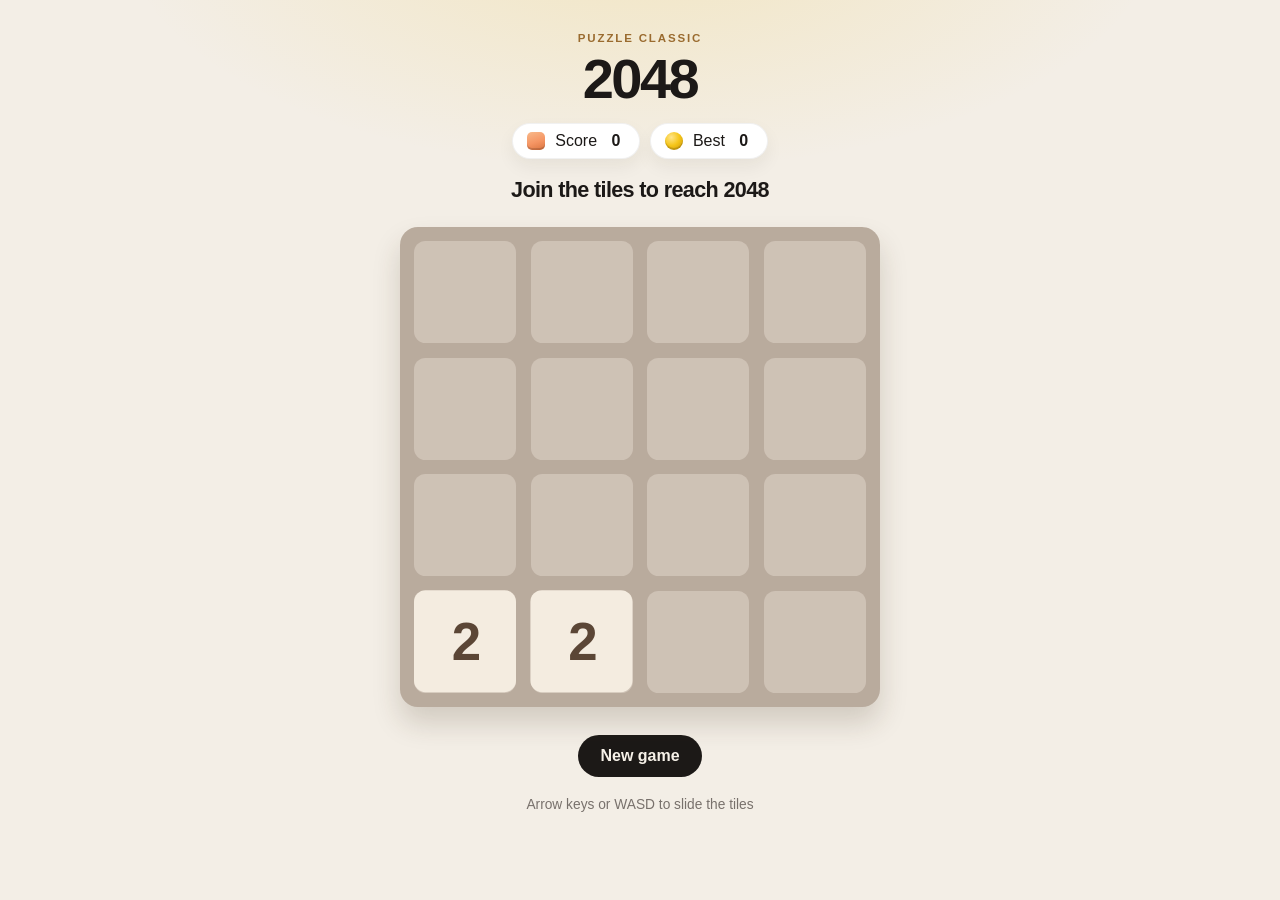
==== 2048/index.html @ b060aaec "Keep score in 2048 and remember the best." ====
<!DOCTYPE html>
<html lang="en">
  <head>
    <meta charset="UTF-8">
    <meta name="viewport" content="width=device-width, initial-scale=1">
    <title>2048</title>
    <link rel="stylesheet" href="styles.css">
  </head>
  <body>
    <main class="app">
      <header class="top">
        <p class="kicker">Puzzle classic</p>
        <h1>2048</h1>
        <div class="scores">
          <div class="score">
            <span class="chip square"></span>
            <span>Score</span>
            <span class="tally" id="score">0</span>
          </div>
          <div class="score">
            <span class="chip crown"></span>
            <span>Best</span>
            <span class="tally" id="best">0</span>
          </div>
        </div>
        <p class="status" id="status" role="status"></p>
      </header>

      <div class="board" id="board" role="img" aria-label="2048 board">
        <div class="cells" id="cells" aria-hidden="true"></div>
        <div class="tiles" id="tiles" aria-hidden="true"></div>
      </div>

      <div class="actions">
        <button class="restart" id="restart" type="button">New game</button>
      </div>

      <p class="help">Arrow keys or WASD to slide the tiles</p>
    </main>
    <script src="game.js"></script>
    <script src="main.js"></script>
  </body>
</html>
---- 2048/styles.css ----
*,
*::before,
*::after {
  box-sizing: border-box;
}

body {
  margin: 0;
  min-height: 100vh;
  color: #1c1917;
  font-family: "Avenir Next", "Segoe UI", sans-serif;
  background:
    radial-gradient(900px 420px at 50% -8%, rgba(237, 194, 46, 0.2), transparent 58%),
    #f3eee6;
}

button {
  font: inherit;
}

.app {
  width: min(480px, calc(100% - 32px));
  margin: 0 auto;
  padding: 32px 0 48px;
}

.top {
  text-align: center;
}

.kicker {
  margin: 0 0 8px;
  color: #9a6b2f;
  font-size: 0.72rem;
  font-weight: 700;
  letter-spacing: 0.16em;
  text-transform: uppercase;
}

h1 {
  margin: 0;
  font-size: clamp(2.5rem, 6vw, 3.5rem);
  font-weight: 750;
  letter-spacing: -0.045em;
  line-height: 0.95;
}

.scores {
  display: flex;
  justify-content: center;
  gap: 10px;
  margin-top: 18px;
}

.score {
  display: flex;
  align-items: center;
  gap: 10px;
  padding: 8px 14px;
  border: 1px solid rgba(28, 25, 23, 0.06);
  border-radius: 999px;
  background: #fff;
  box-shadow: 0 8px 18px rgba(40, 30, 10, 0.06);
}

.tally {
  min-width: 2ch;
  font-variant-numeric: tabular-nums;
  font-weight: 750;
}

.chip {
  width: 18px;
  height: 18px;
  border-radius: 50%;
  box-shadow: inset 0 -2px 0 rgba(0, 0, 0, 0.15);
}

.chip.square {
  border-radius: 5px;
  background: linear-gradient(160deg, #f8b98a, #f59563 55%, #d9733f);
}

.chip.crown {
  background: radial-gradient(circle at 35% 30%, #ffe58a, #f5c518 48%, #c49008);
}

.status {
  min-height: 1.4em;
  margin: 18px 0 0;
  font-size: 1.35rem;
  font-weight: 650;
  letter-spacing: -0.03em;
}

/* Sizes inside the board use cqw (1% of the board's width): a 3cqw gap around
   and between four 21.25cqw cells. */
.board {
  position: relative;
  width: min(100%, max(280px, 100svh - 300px));
  aspect-ratio: 1;
  margin: 20px auto 0;
  border-radius: 18px;
  background: #b9ab9d;
  box-shadow: 0 16px 28px rgba(60, 45, 20, 0.18);
  container-type: inline-size;
  touch-action: none;
}

.cells,
.tiles {
  position: absolute;
  inset: 3cqw;
}

.cells {
  display: grid;
  grid-template-columns: repeat(4, 1fr);
  gap: 3cqw;
}

.cell {
  border-radius: 2.4cqw;
  background: rgba(238, 228, 218, 0.4);
}

/* --x and --y are the tile's column and row. */
.tile {
  position: absolute;
  top: 0;
  left: 0;
  display: grid;
  place-items: center;
  width: 21.25cqw;
  height: 21.25cqw;
  border-radius: 2.4cqw;
  transform: translate(calc(var(--x) * 24.25cqw), calc(var(--y) * 24.25cqw));
  background: #f4ece0;
  color: #5b4636;
  font-size: 11cqw;
  font-weight: 800;
  letter-spacing: -0.04em;
  font-variant-numeric: tabular-nums;
}

.tile[data-digits="3"] { font-size: 9cqw; }
.tile[data-digits="4"] { font-size: 6.8cqw; }
.tile[data-digits="5"] { font-size: 5.4cqw; }

.tile[data-value="4"] { background: #efdfc4; }
.tile[data-value="8"] { background: #f3b27a; color: #fff; }
.tile[data-value="16"] { background: #f59563; color: #fff; }
.tile[data-value="32"] { background: #f67c5f; color: #fff; }
.tile[data-value="64"] { background: #ef5b3b; color: #fff; }
.tile[data-value="128"] { background: #edcf72; color: #fff; box-shadow: 0 0 18px rgba(237, 194, 46, 0.25); }
.tile[data-value="256"] { background: #edcc61; color: #fff; box-shadow: 0 0 20px rgba(237, 194, 46, 0.32); }
.tile[data-value="512"] { background: #edc850; color: #fff; box-shadow: 0 0 22px rgba(237, 194, 46, 0.4); }
.tile[data-value="1024"] { background: #edc53f; color: #fff; box-shadow: 0 0 24px rgba(237, 194, 46, 0.48); }
.tile[data-value="2048"] { background: #edc22e; color: #fff; box-shadow: 0 0 28px rgba(237, 194, 46, 0.6); }
.tile.is-super { background: #3c3a32; color: #fff; }

.actions {
  display: flex;
  flex-wrap: wrap;
  justify-content: center;
  gap: 10px;
  margin-top: 28px;
}

.restart {
  display: block;
  margin: 0;
  padding: 12px 22px;
  border: 0;
  border-radius: 999px;
  background: #1c1917;
  color: #f6f1e8;
  font-weight: 650;
  cursor: pointer;
}

.restart:hover {
  background: #292524;
}

.restart:focus-visible {
  outline: 3px solid #1c1917;
  outline-offset: 3px;
}

.help {
  margin: 20px 0 0;
  color: #78716c;
  font-size: 0.86rem;
  text-align: center;
}
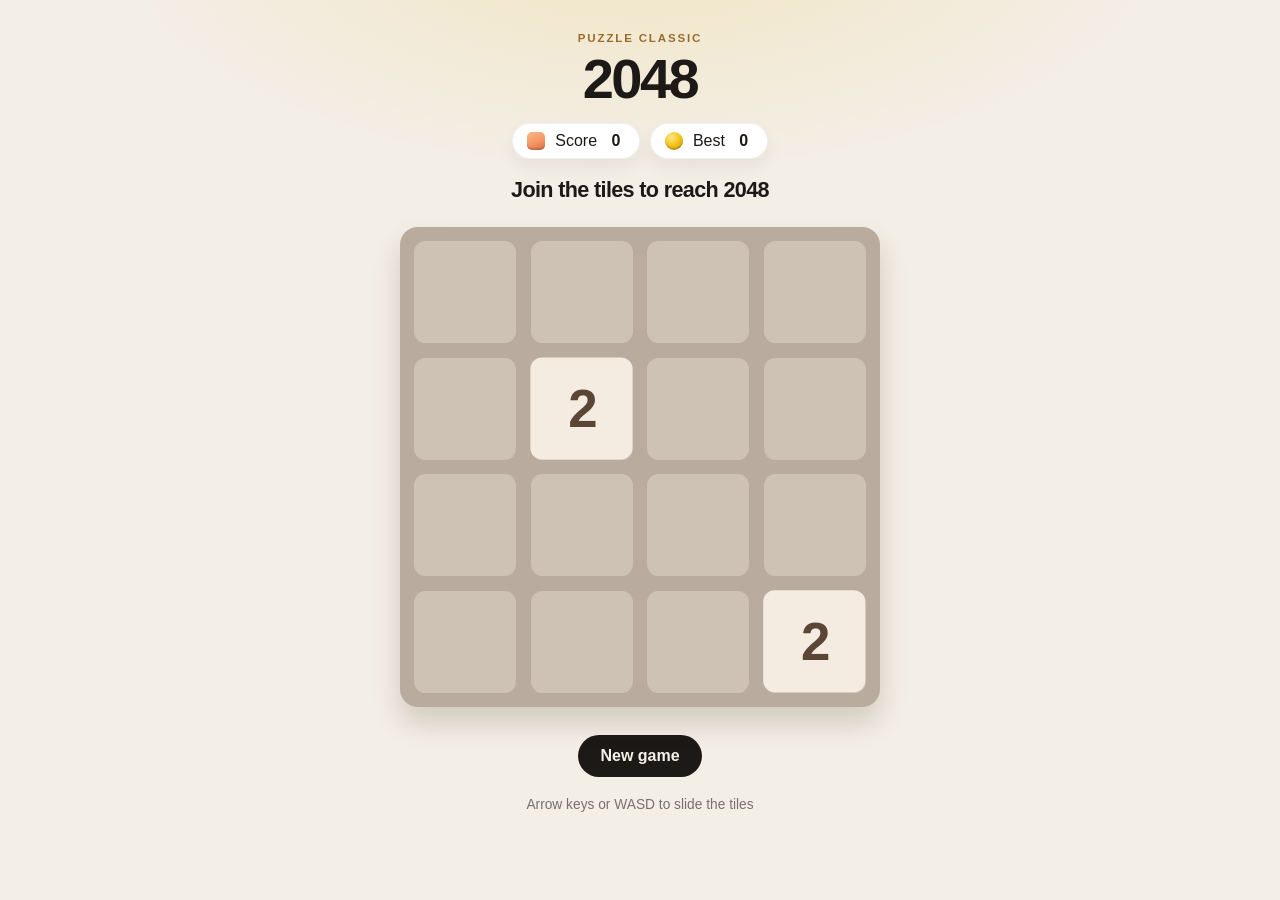
==== commit 5c538ffe: "Celebrate reaching 2048 and show when no moves are left." ====
--- a/2048/index.html
+++ b/2048/index.html
@@ -29,6 +29,13 @@
       <div class="board" id="board" role="img" aria-label="2048 board">
         <div class="cells" id="cells" aria-hidden="true"></div>
         <div class="tiles" id="tiles" aria-hidden="true"></div>
+        <div class="overlay" id="overlay" hidden>
+          <p class="overlay-title" id="overlay-title"></p>
+          <div class="overlay-actions">
+            <button class="secondary" id="keep-going" type="button">Keep going</button>
+            <button class="restart" id="try-again" type="button">New game</button>
+          </div>
+        </div>
       </div>
 
       <div class="actions">
--- a/2048/styles.css
+++ b/2048/styles.css
@@ -159,6 +159,44 @@
 .tile[data-value="2048"] { background: #edc22e; color: #fff; box-shadow: 0 0 28px rgba(237, 194, 46, 0.6); }
 .tile.is-super { background: #3c3a32; color: #fff; }
 
+.overlay {
+  position: absolute;
+  inset: 0;
+  display: grid;
+  place-content: center;
+  gap: 18px;
+  border-radius: 18px;
+  background: rgba(243, 238, 230, 0.78);
+  backdrop-filter: blur(2px);
+  text-align: center;
+  animation: fade-in 260ms ease-out;
+}
+
+.overlay[hidden] {
+  display: none;
+}
+
+.overlay.is-won {
+  background: rgba(237, 194, 46, 0.55);
+}
+
+.overlay-title {
+  margin: 0;
+  font-size: 9cqw;
+  font-weight: 800;
+  letter-spacing: -0.04em;
+}
+
+.overlay-actions {
+  display: flex;
+  justify-content: center;
+  gap: 10px;
+}
+
+@keyframes fade-in {
+  from { opacity: 0; }
+}
+
 .actions {
   display: flex;
   flex-wrap: wrap;
@@ -183,7 +221,28 @@
   background: #292524;
 }
 
-.restart:focus-visible {
+.secondary {
+  display: block;
+  margin: 0;
+  padding: 12px 22px;
+  border: 1px solid rgba(28, 25, 23, 0.16);
+  border-radius: 999px;
+  background: rgba(255, 255, 255, 0.6);
+  color: #1c1917;
+  font-weight: 650;
+  cursor: pointer;
+}
+
+.secondary:hover {
+  background: #fff;
+}
+
+.secondary[hidden] {
+  display: none;
+}
+
+.restart:focus-visible,
+.secondary:focus-visible {
   outline: 3px solid #1c1917;
   outline-offset: 3px;
 }
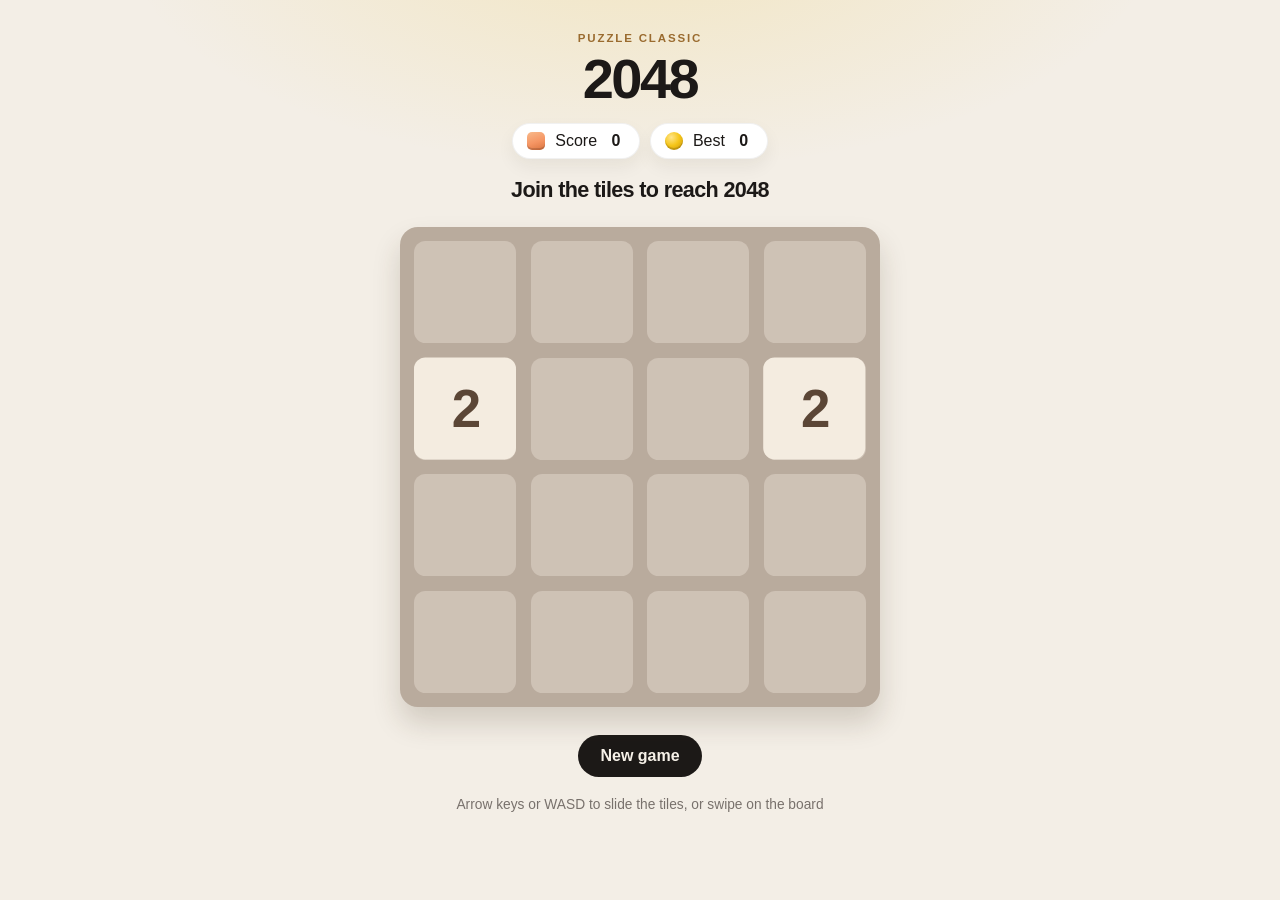
==== commit 95bd13c4: "Swipe or drag on the 2048 board to slide the tiles." ====
--- a/2048/index.html
+++ b/2048/index.html
@@ -42,7 +42,7 @@
         <button class="restart" id="restart" type="button">New game</button>
       </div>
 
-      <p class="help">Arrow keys or WASD to slide the tiles</p>
+      <p class="help" id="help">Arrow keys or WASD to slide the tiles, or swipe on the board</p>
     </main>
     <script src="game.js"></script>
     <script src="main.js"></script>
--- a/2048/styles.css
+++ b/2048/styles.css
@@ -53,6 +53,7 @@
 }
 
 .score {
+  position: relative;
   display: flex;
   align-items: center;
   gap: 10px;
@@ -61,6 +62,39 @@
   border-radius: 999px;
   background: #fff;
   box-shadow: 0 8px 18px rgba(40, 30, 10, 0.06);
+}
+
+.bump {
+  position: absolute;
+  right: 12px;
+  bottom: 70%;
+  color: #e8743f;
+  font-weight: 800;
+  pointer-events: none;
+  animation: bump 650ms ease-out forwards;
+}
+
+@keyframes bump {
+  from {
+    opacity: 1;
+    translate: 0 0;
+  }
+  to {
+    opacity: 0;
+    translate: 0 -22px;
+  }
+}
+
+@media (prefers-reduced-motion: reduce) {
+  .bump {
+    animation-name: fade-out;
+  }
+}
+
+@keyframes fade-out {
+  to {
+    opacity: 0;
+  }
 }
 
 .tally {
@@ -105,6 +139,8 @@
   box-shadow: 0 16px 28px rgba(60, 45, 20, 0.18);
   container-type: inline-size;
   touch-action: none;
+  user-select: none;
+  -webkit-user-select: none;
 }
 
 .cells,
@@ -134,7 +170,8 @@
   width: 21.25cqw;
   height: 21.25cqw;
   border-radius: 2.4cqw;
-  transform: translate(calc(var(--x) * 24.25cqw), calc(var(--y) * 24.25cqw));
+  translate: calc(var(--x) * 24.25cqw) calc(var(--y) * 24.25cqw);
+  transition: translate 110ms ease-in-out;
   background: #f4ece0;
   color: #5b4636;
   font-size: 11cqw;
@@ -247,6 +284,41 @@
   outline-offset: 3px;
 }
 
+/* Tiles are positioned with `translate`, which applies after `scale`, so a tile
+   grows around its own center instead of drifting away from its cell. */
+.tile.is-new {
+  animation: appear 180ms ease-out;
+}
+
+.tile.is-merged {
+  z-index: 1;
+  animation: pop 200ms ease-out;
+}
+
+@keyframes appear {
+  from {
+    opacity: 0;
+    scale: 0.2;
+  }
+}
+
+@keyframes pop {
+  45% {
+    scale: 1.18;
+  }
+}
+
+@media (prefers-reduced-motion: reduce) {
+  .tile {
+    transition: none;
+  }
+
+  .tile.is-new,
+  .tile.is-merged {
+    animation: none;
+  }
+}
+
 .help {
   margin: 20px 0 0;
   color: #78716c;
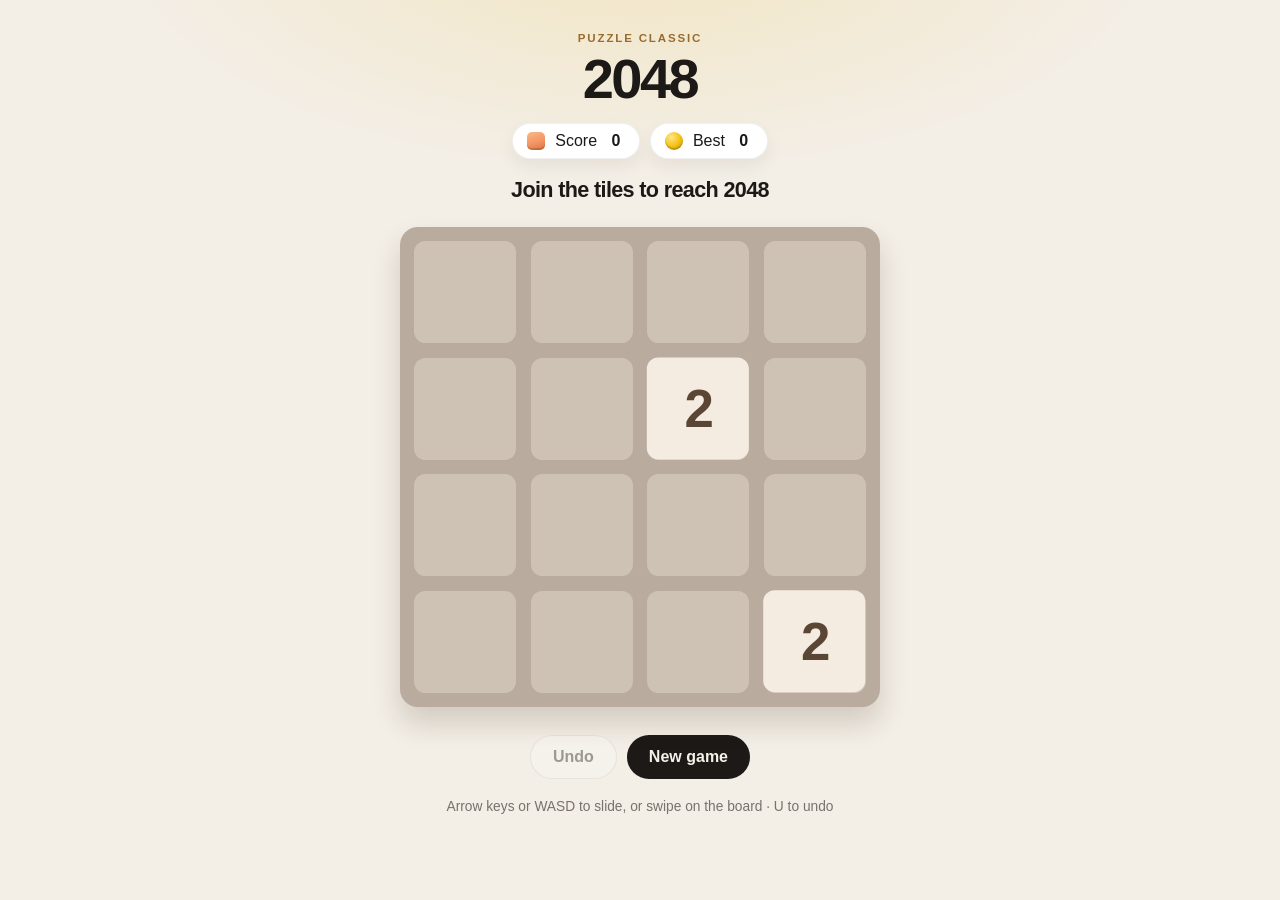
==== commit b69b09cd: "Undo moves in 2048." ====
--- a/2048/index.html
+++ b/2048/index.html
@@ -39,10 +39,11 @@
       </div>
 
       <div class="actions">
+        <button class="secondary" id="undo" type="button">Undo</button>
         <button class="restart" id="restart" type="button">New game</button>
       </div>
 
-      <p class="help" id="help">Arrow keys or WASD to slide the tiles, or swipe on the board</p>
+      <p class="help" id="help">Arrow keys or WASD to slide, or swipe on the board · U to undo</p>
     </main>
     <script src="game.js"></script>
     <script src="main.js"></script>
--- a/2048/styles.css
+++ b/2048/styles.css
@@ -278,6 +278,15 @@
   display: none;
 }
 
+.secondary:disabled {
+  opacity: 0.4;
+  cursor: not-allowed;
+}
+
+.secondary:disabled:hover {
+  background: rgba(255, 255, 255, 0.6);
+}
+
 .restart:focus-visible,
 .secondary:focus-visible {
   outline: 3px solid #1c1917;
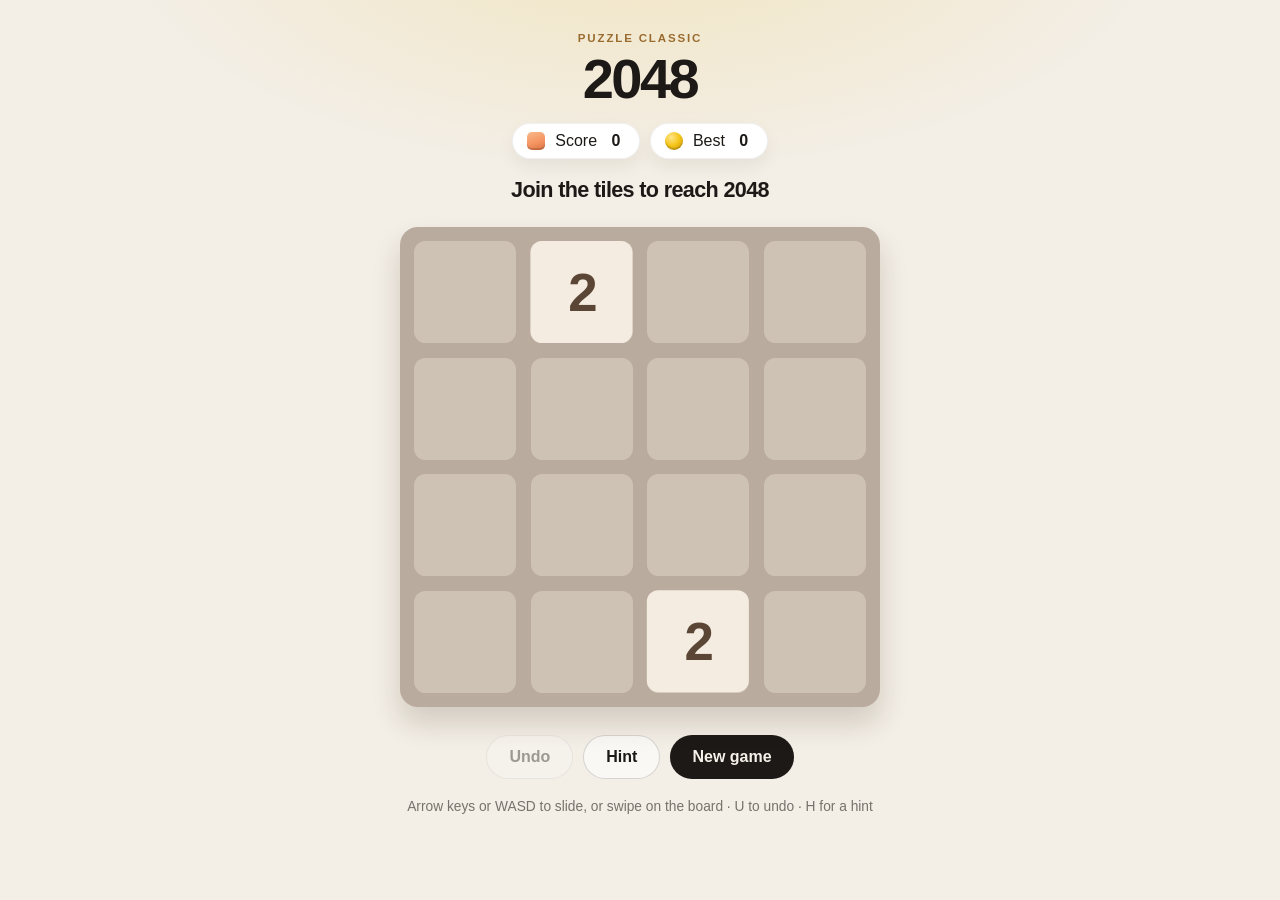
==== commit 23b62d12: "Show a hint arrow for the computer's best 2048 move." ====
--- a/2048/index.html
+++ b/2048/index.html
@@ -29,6 +29,7 @@
       <div class="board" id="board" role="img" aria-label="2048 board">
         <div class="cells" id="cells" aria-hidden="true"></div>
         <div class="tiles" id="tiles" aria-hidden="true"></div>
+        <div class="hint" id="hint-arrow" aria-hidden="true"><span class="hint-badge"></span></div>
         <div class="overlay" id="overlay" hidden>
           <p class="overlay-title" id="overlay-title"></p>
           <div class="overlay-actions">
@@ -40,12 +41,14 @@
 
       <div class="actions">
         <button class="secondary" id="undo" type="button">Undo</button>
+        <button class="secondary" id="hint" type="button">Hint</button>
         <button class="restart" id="restart" type="button">New game</button>
       </div>
 
-      <p class="help" id="help">Arrow keys or WASD to slide, or swipe on the board · U to undo</p>
+      <p class="help" id="help">Arrow keys or WASD to slide, or swipe on the board · U to undo · H for a hint</p>
     </main>
     <script src="game.js"></script>
+    <script src="ai.js"></script>
     <script src="main.js"></script>
   </body>
 </html>
--- a/2048/styles.css
+++ b/2048/styles.css
@@ -196,6 +196,60 @@
 .tile[data-value="2048"] { background: #edc22e; color: #fff; box-shadow: 0 0 28px rgba(237, 194, 46, 0.6); }
 .tile.is-super { background: #3c3a32; color: #fff; }
 
+.hint {
+  position: absolute;
+  inset: 0;
+  z-index: 2;
+  display: grid;
+  place-items: center;
+  pointer-events: none;
+  opacity: 0;
+}
+
+.hint-badge {
+  display: grid;
+  place-items: center;
+  width: 30cqw;
+  height: 30cqw;
+  border-radius: 50%;
+  background: rgba(255, 255, 255, 0.88);
+  box-shadow: 0 10px 30px rgba(40, 30, 10, 0.25);
+  color: #1c1917;
+  font-size: 18cqw;
+  font-weight: 800;
+  line-height: 1;
+}
+
+.hint.is-showing {
+  animation: hint 1300ms ease-in-out;
+}
+
+/* --dx and --dy point the nudge the way the hint says to slide. */
+@keyframes hint {
+  0% {
+    opacity: 0;
+    translate: 0 0;
+  }
+  20%,
+  70% {
+    opacity: 1;
+  }
+  45% {
+    translate: calc(var(--dx) * 5cqw) calc(var(--dy) * 5cqw);
+  }
+  100% {
+    opacity: 0;
+    translate: 0 0;
+  }
+}
+
+@keyframes hint-still {
+  20%,
+  70% {
+    opacity: 1;
+  }
+}
+
 .overlay {
   position: absolute;
   inset: 0;
@@ -326,6 +380,10 @@
   .tile.is-merged {
     animation: none;
   }
+
+  .hint.is-showing {
+    animation-name: hint-still;
+  }
 }
 
 .help {
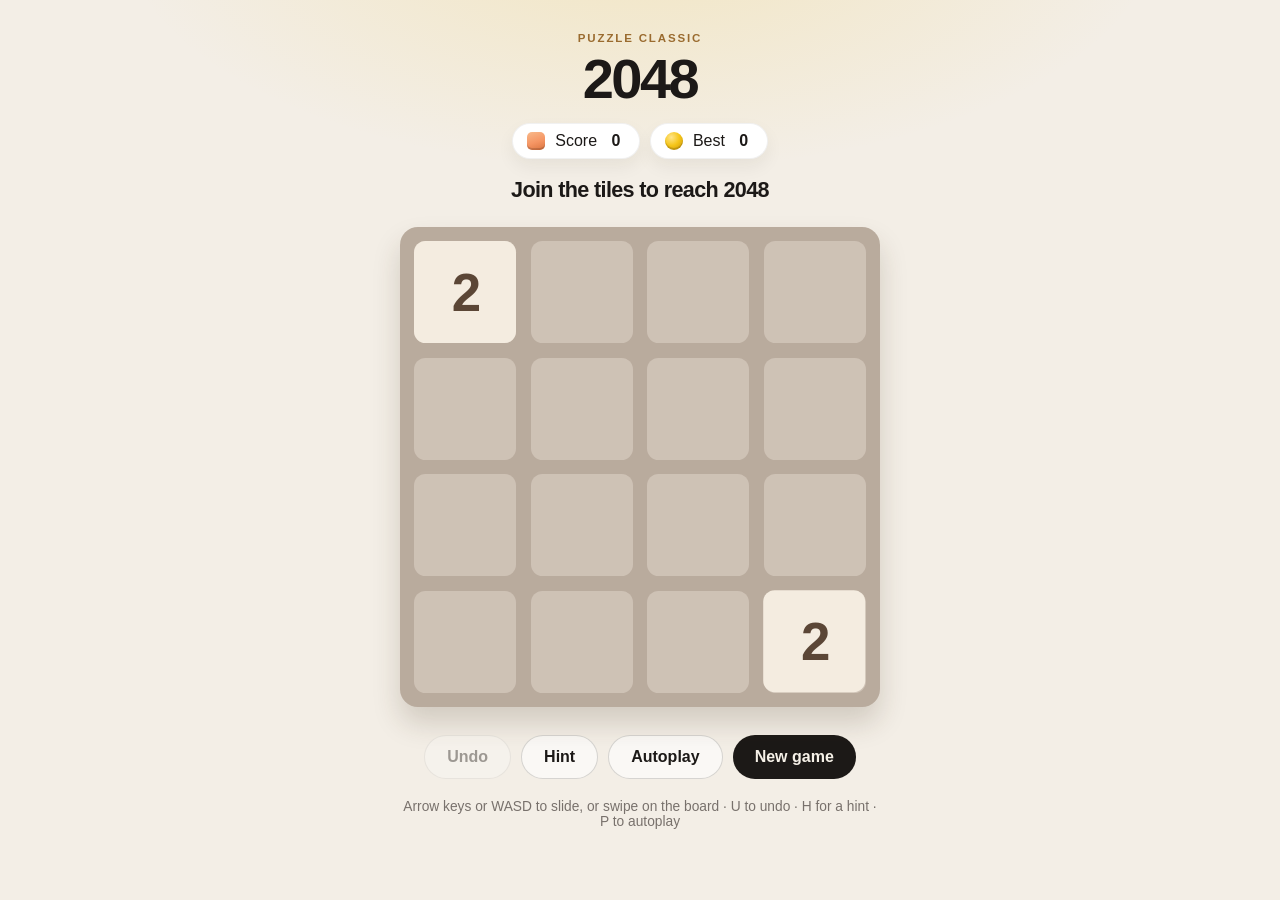
==== commit 593fdd5d: "Let the computer autoplay 2048." ====
--- a/2048/index.html
+++ b/2048/index.html
@@ -42,10 +42,11 @@
       <div class="actions">
         <button class="secondary" id="undo" type="button">Undo</button>
         <button class="secondary" id="hint" type="button">Hint</button>
+        <button class="secondary" id="auto" type="button" aria-pressed="false">Autoplay</button>
         <button class="restart" id="restart" type="button">New game</button>
       </div>
 
-      <p class="help" id="help">Arrow keys or WASD to slide, or swipe on the board · U to undo · H for a hint</p>
+      <p class="help" id="help">Arrow keys or WASD to slide, or swipe on the board · U to undo · H for a hint · P to autoplay</p>
     </main>
     <script src="game.js"></script>
     <script src="ai.js"></script>
--- a/2048/styles.css
+++ b/2048/styles.css
@@ -328,6 +328,12 @@
   background: #fff;
 }
 
+.secondary[aria-pressed="true"] {
+  border-color: #e8784f;
+  background: #e8784f;
+  color: #fff;
+}
+
 .secondary[hidden] {
   display: none;
 }
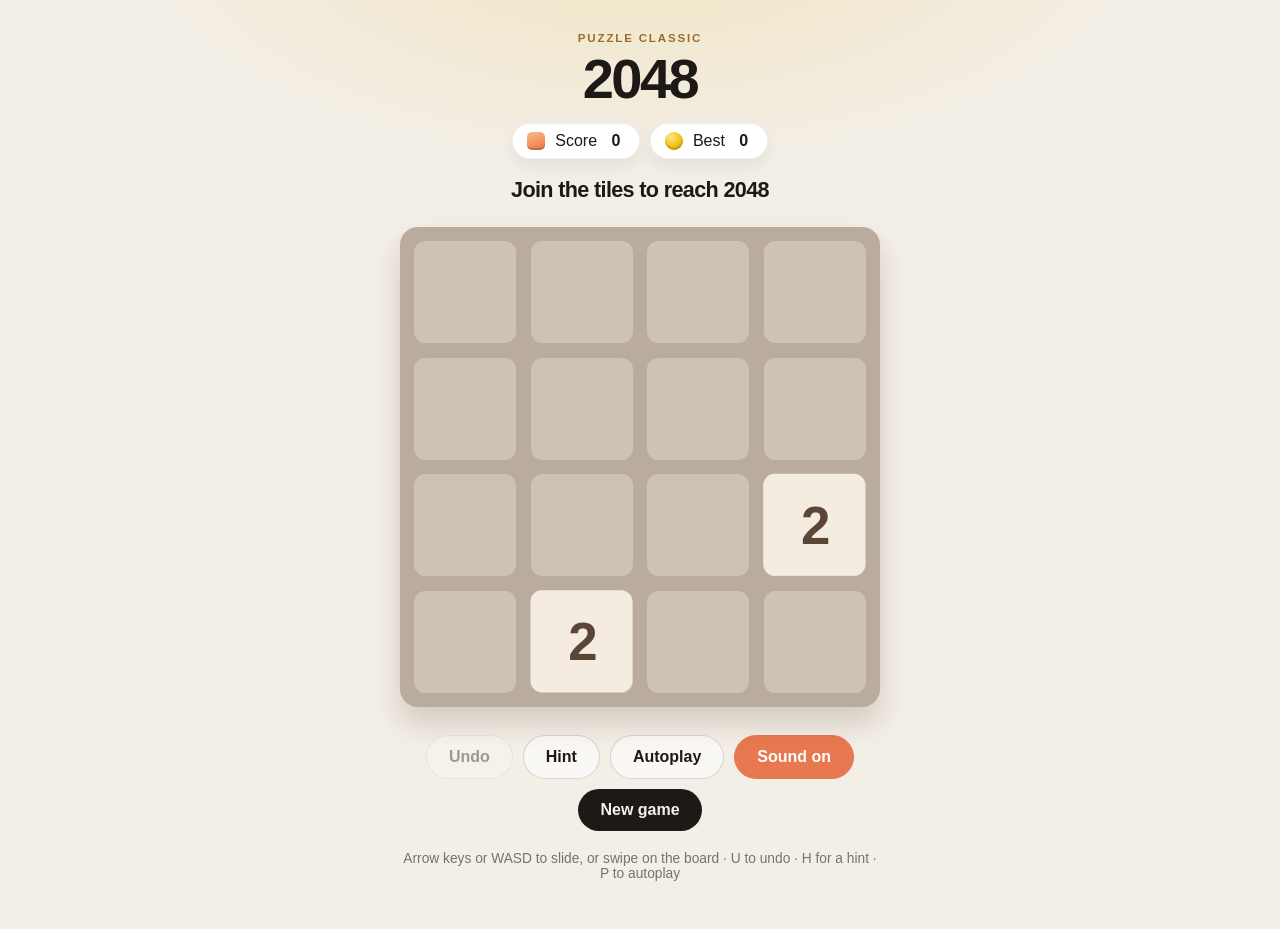
==== commit ba599ad8: "Add a remembered Sound on toggle to 2048." ====
--- a/2048/index.html
+++ b/2048/index.html
@@ -43,6 +43,7 @@
         <button class="secondary" id="undo" type="button">Undo</button>
         <button class="secondary" id="hint" type="button">Hint</button>
         <button class="secondary" id="auto" type="button" aria-pressed="false">Autoplay</button>
+        <button class="secondary" id="sound" type="button" aria-pressed="true">Sound on</button>
         <button class="restart" id="restart" type="button">New game</button>
       </div>
 
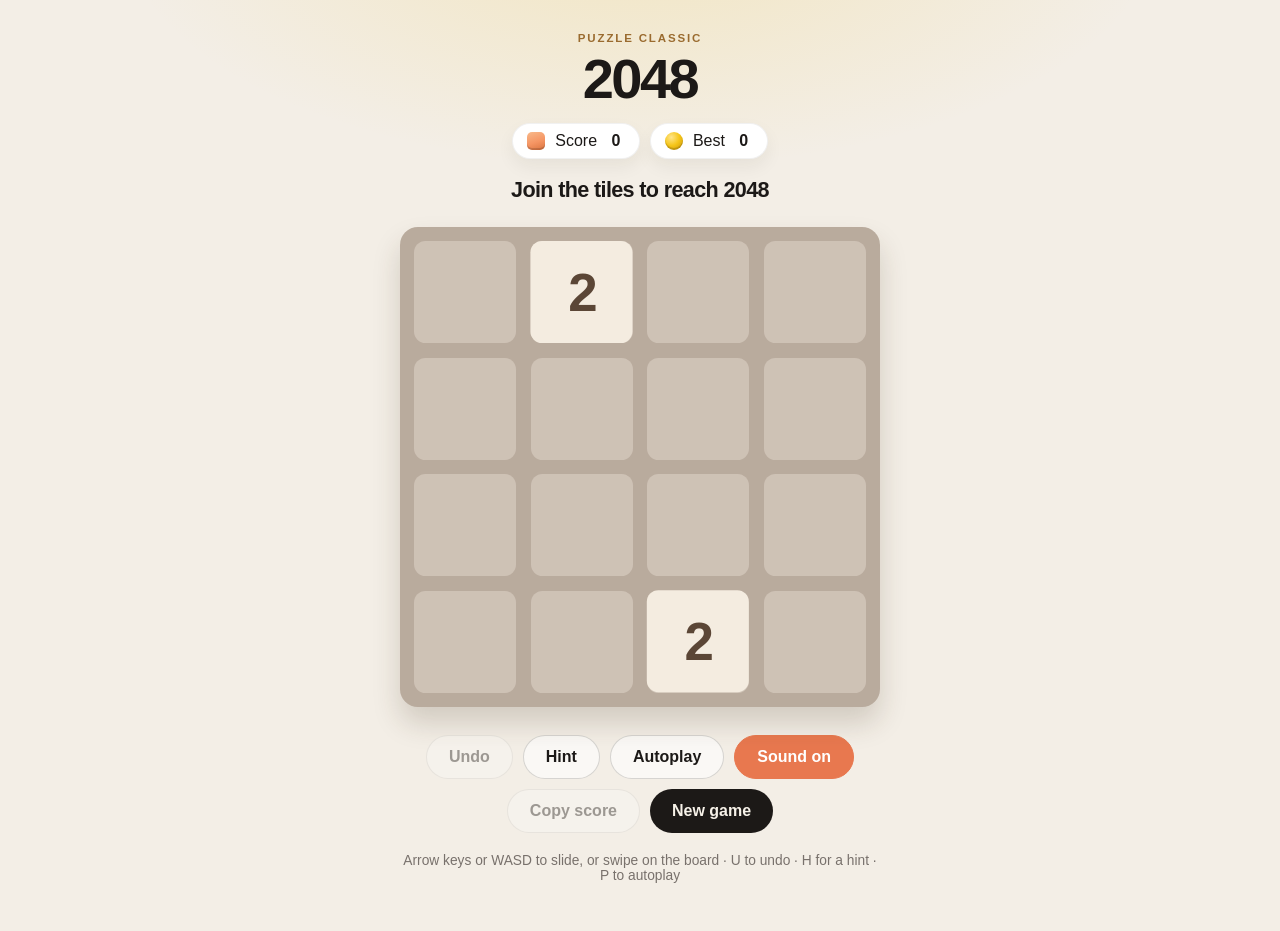
==== commit 0d182ba2: "Add a Copy score button for finished 2048 runs." ====
--- a/2048/index.html
+++ b/2048/index.html
@@ -44,6 +44,7 @@
         <button class="secondary" id="hint" type="button">Hint</button>
         <button class="secondary" id="auto" type="button" aria-pressed="false">Autoplay</button>
         <button class="secondary" id="sound" type="button" aria-pressed="true">Sound on</button>
+        <button class="secondary" id="share" type="button" disabled>Copy score</button>
         <button class="restart" id="restart" type="button">New game</button>
       </div>
 
